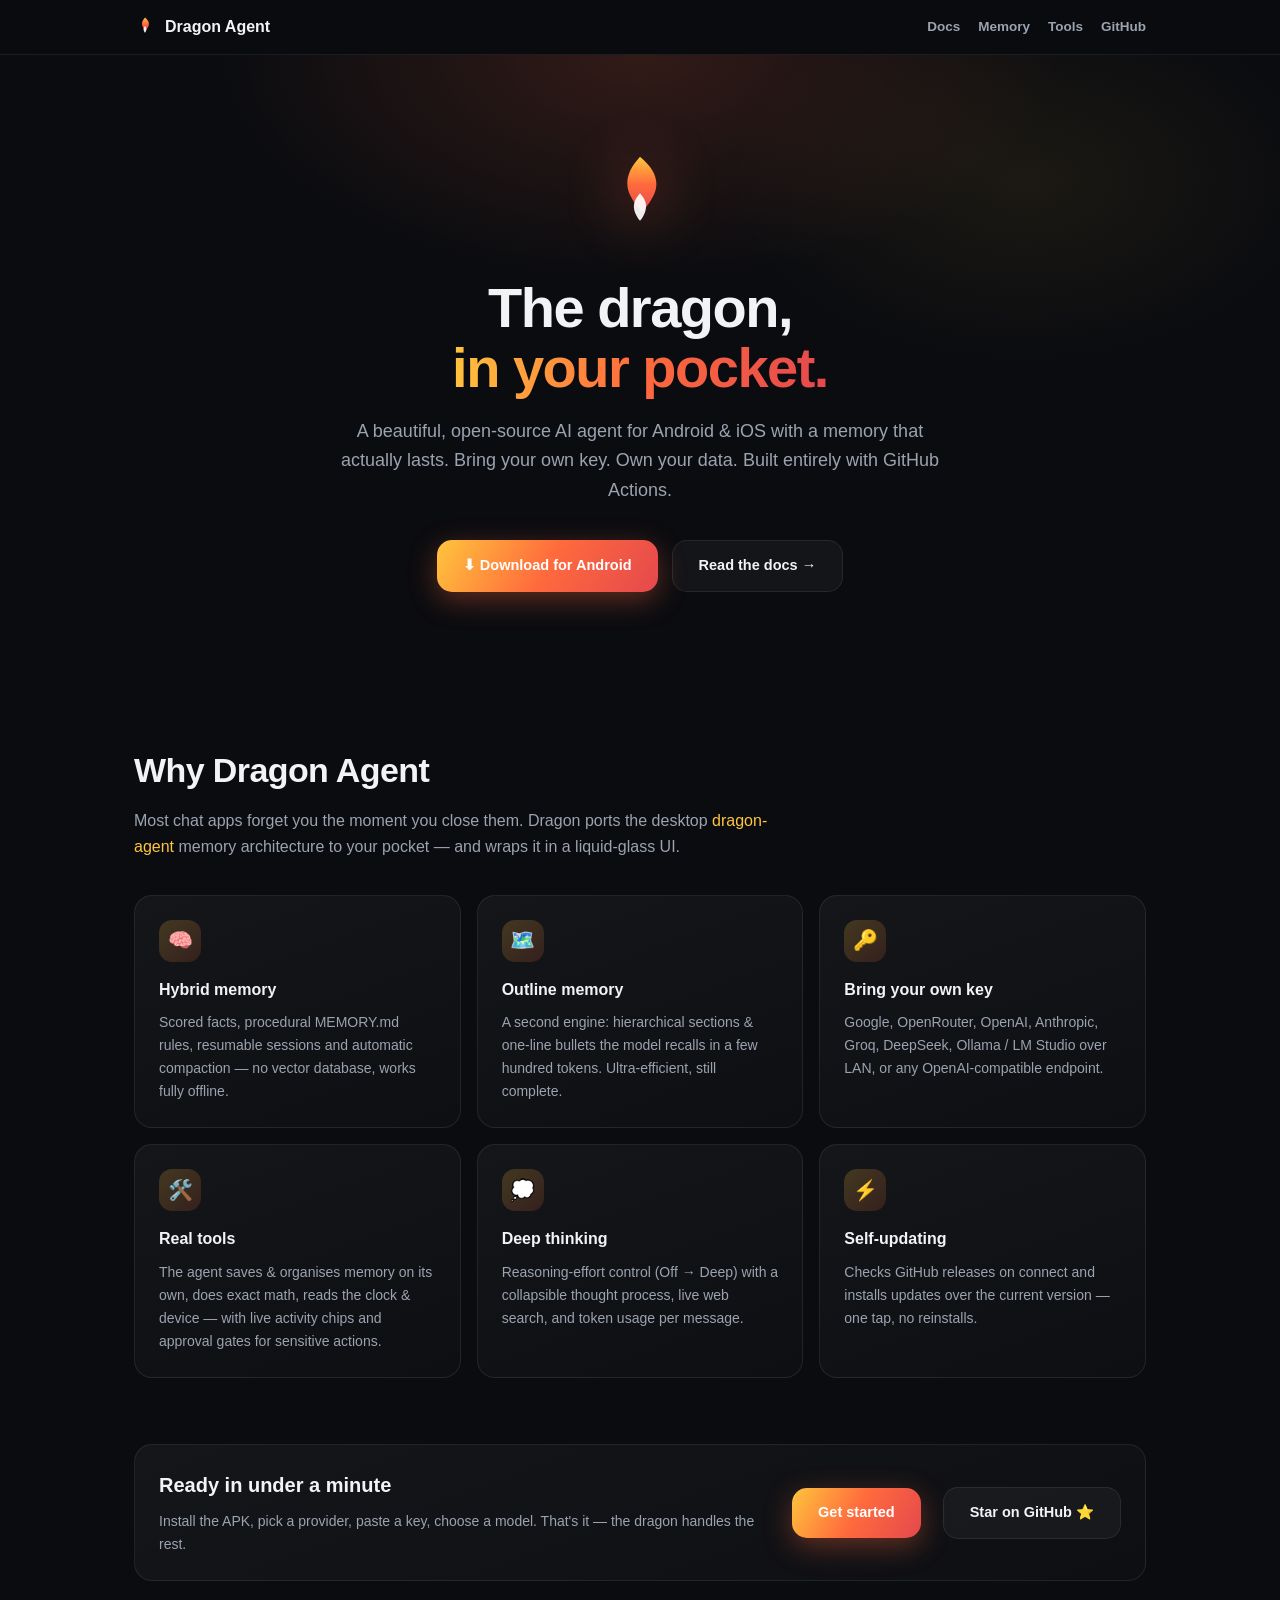
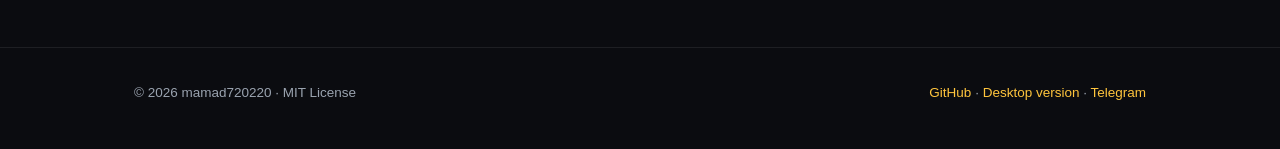
==== docs/index.html @ 4647bc10 "v1.2.0: light mode, deep thinking + web search + token usage, outline memory engine, tool approval g" ====
<!DOCTYPE html>
<html lang="en">
<head>
<meta charset="UTF-8">
<meta name="viewport" content="width=device-width, initial-scale=1.0">
<title>Dragon Agent Mobile — an AI that actually remembers you</title>
<meta name="description" content="Beautiful cross-platform AI agent for Android & iOS with a hybrid memory system. Bring your own key. Own your data.">
<link rel="stylesheet" href="style.css">
<link rel="icon" href="data:image/svg+xml,<svg xmlns='http://www.w3.org/2000/svg' viewBox='0 0 100 100'><text y='.9em' font-size='90'>🔥</text></svg>">
</head>
<body>

<nav>
  <div class="inner">
    <a class="brand" href="index.html">
      <svg viewBox="0 0 24 24" fill="none"><defs><linearGradient id="g" x1="0" y1="0" x2="0" y2="1"><stop stop-color="#FFC53D"/><stop offset=".5" stop-color="#FF6A3D"/><stop offset="1" stop-color="#E5484D"/></linearGradient></defs><path d="M12 1.5c4.3 3.6 5.2 6.9 3.4 10.4-.8 1.7-2 3-2.9 4-.9-1-2.1-2.3-2.9-4C7.8 8.4 8.7 5.1 12 1.5Z" fill="url(#g)"/><path d="M12 11c1.7 1.9 2.1 3.6.9 5.9-.3.6-.6 1-.9 1.3-.3-.3-.6-.7-.9-1.3-1.2-2.3-.8-4 .9-5.9Z" fill="#fff" opacity=".92"/></svg>
      Dragon Agent
    </a>
    <div class="links">
      <a href="getting-started.html">Docs</a>
      <a href="memory.html">Memory</a>
      <a href="tools.html">Tools</a>
      <a href="https://github.com/mamad7202202/dragon-agent-mobile">GitHub</a>
    </div>
  </div>
</nav>

<header class="hero">
  <div class="wrap">
    <svg class="flame" viewBox="0 0 24 24" fill="none"><defs><linearGradient id="g2" x1="0" y1="0" x2="0" y2="1"><stop stop-color="#FFC53D"/><stop offset=".5" stop-color="#FF6A3D"/><stop offset="1" stop-color="#E5484D"/></linearGradient></defs><path d="M12 1.5c4.3 3.6 5.2 6.9 3.4 10.4-.8 1.7-2 3-2.9 4-.9-1-2.1-2.3-2.9-4C7.8 8.4 8.7 5.1 12 1.5Z" fill="url(#g2)"/><path d="M12 11c1.7 1.9 2.1 3.6.9 5.9-.3.6-.6 1-.9 1.3-.3-.3-.6-.7-.9-1.3-1.2-2.3-.8-4 .9-5.9Z" fill="#fff" opacity=".92"/></svg>
    <h1>The dragon,<br><span class="grad">in your pocket.</span></h1>
    <p class="sub">A beautiful, open-source AI agent for Android &amp; iOS with a
    memory that actually lasts. Bring your own key. Own your data.
    Built entirely with GitHub Actions.</p>
    <div class="cta">
      <a class="btn primary" href="https://github.com/mamad7202202/dragon-agent-mobile/releases/latest">⬇ Download for Android</a>
      <a class="btn ghost" href="getting-started.html">Read the docs →</a>
    </div>
  </div>
</header>

<section class="block">
  <div class="wrap">
    <h2>Why Dragon Agent</h2>
    <p class="lead">Most chat apps forget you the moment you close them. Dragon
    ports the desktop <a href="https://github.com/mamad7202202/dragon-agent">dragon-agent</a>
    memory architecture to your pocket — and wraps it in a liquid-glass UI.</p>

    <div class="grid cols-3">
      <div class="card">
        <div class="icon">🧠</div>
        <h3>Hybrid memory</h3>
        <p>Scored facts, procedural MEMORY.md rules, resumable sessions and
        automatic compaction — no vector database, works fully offline.</p>
      </div>
      <div class="card">
        <div class="icon">🗺️</div>
        <h3>Outline memory</h3>
        <p>A second engine: hierarchical sections &amp; one-line bullets the
        model recalls in a few hundred tokens. Ultra-efficient, still complete.</p>
      </div>
      <div class="card">
        <div class="icon">🔑</div>
        <h3>Bring your own key</h3>
        <p>Google, OpenRouter, OpenAI, Anthropic, Groq, DeepSeek, Ollama /
        LM Studio over LAN, or any OpenAI-compatible endpoint.</p>
      </div>
      <div class="card">
        <div class="icon">🛠️</div>
        <h3>Real tools</h3>
        <p>The agent saves &amp; organises memory on its own, does exact math,
        reads the clock &amp; device — with live activity chips and approval
        gates for sensitive actions.</p>
      </div>
      <div class="card">
        <div class="icon">💭</div>
        <h3>Deep thinking</h3>
        <p>Reasoning-effort control (Off → Deep) with a collapsible thought
        process, live web search, and token usage per message.</p>
      </div>
      <div class="card">
        <div class="icon">⚡</div>
        <h3>Self-updating</h3>
        <p>Checks GitHub releases on connect and installs updates over the
        current version — one tap, no reinstalls.</p>
      </div>
    </div>
  </div>
</section>

<section class="block" style="padding-top: 0;">
  <div class="wrap">
    <div class="card" style="display:flex; gap:22px; align-items:center; flex-wrap:wrap;">
      <div style="flex:1; min-width:260px;">
        <h3 style="font-size:20px;">Ready in under a minute</h3>
        <p style="margin-top:6px;">Install the APK, pick a provider, paste a key,
        choose a model. That's it — the dragon handles the rest.</p>
      </div>
      <a class="btn primary" href="getting-started.html">Get started</a>
      <a class="btn ghost" href="https://github.com/mamad7202202/dragon-agent-mobile">Star on GitHub ⭐</a>
    </div>
  </div>
</section>

<footer>
  <div class="wrap inner">
    <span>© 2026 mamad720220 · MIT License</span>
    <span><a href="https://github.com/mamad7202202/dragon-agent-mobile">GitHub</a> · <a href="https://github.com/mamad7202202/dragon-agent">Desktop version</a> · <a href="https://t.me/mamad720220">Telegram</a></span>
  </div>
</footer>

</body>
</html>
---- docs/style.css ----
:root {
  --bg: #0b0c10;
  --surface: #14161c;
  --card: #1a1d26;
  --stroke: rgba(255, 255, 255, 0.08);
  --ember: #ff6a3d;
  --ember-deep: #e5484d;
  --gold: #ffc53d;
  --text: #f2f3f5;
  --dim: #9aa3af;
  --radius: 18px;
}

* { margin: 0; padding: 0; box-sizing: border-box; }

html { scroll-behavior: smooth; }

body {
  background: var(--bg);
  color: var(--text);
  font-family: "Inter", -apple-system, "Segoe UI", Roboto, sans-serif;
  line-height: 1.65;
  min-height: 100vh;
}

a { color: var(--gold); text-decoration: none; }
a:hover { text-decoration: underline; }

.wrap { max-width: 1060px; margin: 0 auto; padding: 0 24px; }

/* ---------- nav ---------- */
nav {
  position: sticky; top: 0; z-index: 50;
  backdrop-filter: blur(18px);
  -webkit-backdrop-filter: blur(18px);
  background: rgba(11, 12, 16, 0.72);
  border-bottom: 1px solid var(--stroke);
}
nav .inner {
  display: flex; align-items: center; gap: 22px;
  padding: 14px 24px; max-width: 1060px; margin: 0 auto;
}
nav .brand {
  display: flex; align-items: center; gap: 9px;
  font-weight: 800; font-size: 16px; color: var(--text);
}
nav .brand:hover { text-decoration: none; }
nav .brand svg { width: 22px; height: 22px; }
nav .links { display: flex; gap: 18px; margin-left: auto; flex-wrap: wrap; }
nav .links a {
  color: var(--dim); font-size: 13.5px; font-weight: 600;
}
nav .links a:hover, nav .links a.active { color: var(--text); text-decoration: none; }

/* ---------- hero ---------- */
.hero {
  position: relative; overflow: hidden;
  padding: 96px 0 84px;
  text-align: center;
}
.hero::before {
  content: ""; position: absolute; inset: 0;
  background:
    radial-gradient(600px 320px at 50% 0%, rgba(255, 106, 61, 0.16), transparent 70%),
    radial-gradient(420px 260px at 80% 20%, rgba(255, 197, 61, 0.07), transparent 70%);
  pointer-events: none;
}
.hero .flame { width: 92px; height: 92px; margin-bottom: 26px; filter: drop-shadow(0 6px 30px rgba(255, 106, 61, 0.45)); }
.hero h1 {
  font-size: clamp(34px, 6vw, 56px);
  font-weight: 900; letter-spacing: -1.5px; line-height: 1.08;
}
.hero h1 .grad {
  background: linear-gradient(100deg, var(--gold), var(--ember), var(--ember-deep));
  -webkit-background-clip: text; background-clip: text; color: transparent;
}
.hero p.sub {
  max-width: 620px; margin: 18px auto 0;
  color: var(--dim); font-size: clamp(15px, 2vw, 18px);
}
.hero .cta { margin-top: 34px; display: flex; gap: 14px; justify-content: center; flex-wrap: wrap; }

.btn {
  display: inline-flex; align-items: center; gap: 9px;
  padding: 13px 26px; border-radius: 15px;
  font-weight: 700; font-size: 14.5px;
  transition: transform 0.15s ease, box-shadow 0.15s ease;
}
.btn:hover { text-decoration: none; transform: translateY(-2px); }
.btn.primary {
  background: linear-gradient(120deg, var(--gold), var(--ember), var(--ember-deep));
  color: #fff;
  box-shadow: 0 8px 28px rgba(255, 106, 61, 0.35);
}
.btn.ghost {
  border: 1px solid var(--stroke); color: var(--text);
  background: rgba(255, 255, 255, 0.04);
}

/* ---------- sections ---------- */
section.block { padding: 66px 0; }
section.block h2 {
  font-size: clamp(24px, 3.6vw, 34px);
  font-weight: 800; letter-spacing: -0.6px; margin-bottom: 10px;
}
section.block p.lead { color: var(--dim); max-width: 640px; margin-bottom: 34px; }

.grid { display: grid; gap: 16px; }
.grid.cols-2 { grid-template-columns: repeat(auto-fit, minmax(300px, 1fr)); }
.grid.cols-3 { grid-template-columns: repeat(auto-fit, minmax(250px, 1fr)); }

.card {
  background: linear-gradient(160deg, rgba(255,255,255,0.045), rgba(255,255,255,0.015));
  border: 1px solid var(--stroke);
  border-radius: var(--radius);
  padding: 24px;
  transition: transform 0.18s ease, border-color 0.18s ease;
}
.card:hover { transform: translateY(-3px); border-color: rgba(255, 106, 61, 0.35); }
.card .icon {
  width: 42px; height: 42px; border-radius: 13px;
  display: flex; align-items: center; justify-content: center;
  background: linear-gradient(135deg, rgba(255,197,61,0.2), rgba(255,106,61,0.14));
  font-size: 20px; margin-bottom: 15px;
}
.card h3 { font-size: 16px; margin-bottom: 8px; }
.card p { color: var(--dim); font-size: 14px; }

/* ---------- docs layout ---------- */
.docs-layout {
  display: grid; grid-template-columns: 220px 1fr; gap: 40px;
  padding: 46px 0 90px;
}
.docs-nav { position: sticky; top: 84px; align-self: start; display: flex; flex-direction: column; gap: 3px; }
.docs-nav a {
  color: var(--dim); font-size: 13.5px; font-weight: 600;
  padding: 8px 13px; border-radius: 10px;
}
.docs-nav a:hover { color: var(--text); background: rgba(255,255,255,0.05); text-decoration: none; }
.docs-nav a.active {
  color: var(--ember);
  background: rgba(255, 106, 61, 0.1);
}
.docs-body { min-width: 0; }
.docs-body h1 { font-size: clamp(26px, 4vw, 38px); font-weight: 800; letter-spacing: -0.8px; margin-bottom: 8px; }
.docs-body .crumb { color: var(--ember); font-weight: 700; font-size: 12.5px; letter-spacing: 1.4px; text-transform: uppercase; }
.docs-body h2 { font-size: 21px; font-weight: 750; margin: 38px 0 12px; }
.docs-body h3 { font-size: 16.5px; font-weight: 700; margin: 26px 0 8px; }
.docs-body p { color: #c9ced6; margin: 10px 0; font-size: 14.8px; }
.docs-body ul, .docs-body ol { margin: 12px 0 12px 22px; color: #c9ced6; font-size: 14.8px; }
.docs-body li { margin: 6px 0; }
.docs-body strong { color: var(--text); }

pre {
  background: #0e1015;
  border: 1px solid var(--stroke);
  border-radius: 13px;
  padding: 16px 18px;
  overflow-x: auto;
  margin: 14px 0;
  font-size: 13px; line-height: 1.6;
}
code {
  font-family: "JetBrains Mono", ui-monospace, "Cascadia Code", Consolas, monospace;
}
p code, li code, td code {
  background: rgba(255, 255, 255, 0.07);
  padding: 2px 7px; border-radius: 6px; font-size: 12.5px;
  color: var(--gold);
}

table { width: 100%; border-collapse: collapse; margin: 16px 0; font-size: 14px; }
th, td { text-align: left; padding: 10px 14px; border-bottom: 1px solid var(--stroke); }
th { color: var(--dim); font-size: 12px; letter-spacing: 1px; text-transform: uppercase; }
td { color: #c9ced6; }

.note {
  background: rgba(255, 197, 61, 0.07);
  border: 1px solid rgba(255, 197, 61, 0.25);
  border-radius: 13px; padding: 15px 18px; margin: 16px 0;
  font-size: 14px; color: #d8c9a5;
}
.note b { color: var(--gold); }

.pager { display: flex; justify-content: space-between; margin-top: 60px; gap: 12px; }
.pager a {
  border: 1px solid var(--stroke); border-radius: 14px;
  padding: 14px 20px; color: var(--text); font-weight: 700; font-size: 14px;
}
.pager a:hover { border-color: rgba(255,106,61,0.4); text-decoration: none; }
.pager .next { margin-left: auto; text-align: right; }
.pager .small { display: block; color: var(--dim); font-size: 11.5px; font-weight: 600; letter-spacing: 0.6px; text-transform: uppercase; margin-bottom: 3px; }

/* ---------- footer ---------- */
footer {
  border-top: 1px solid var(--stroke);
  padding: 34px 0 44px;
  color: var(--dim); font-size: 13.5px;
}
footer .inner { display: flex; justify-content: space-between; gap: 14px; flex-wrap: wrap; }

@media (max-width: 780px) {
  .docs-layout { grid-template-columns: 1fr; }
  .docs-nav { position: static; flex-direction: row; flex-wrap: wrap; }
  nav .links { display: none; }
}
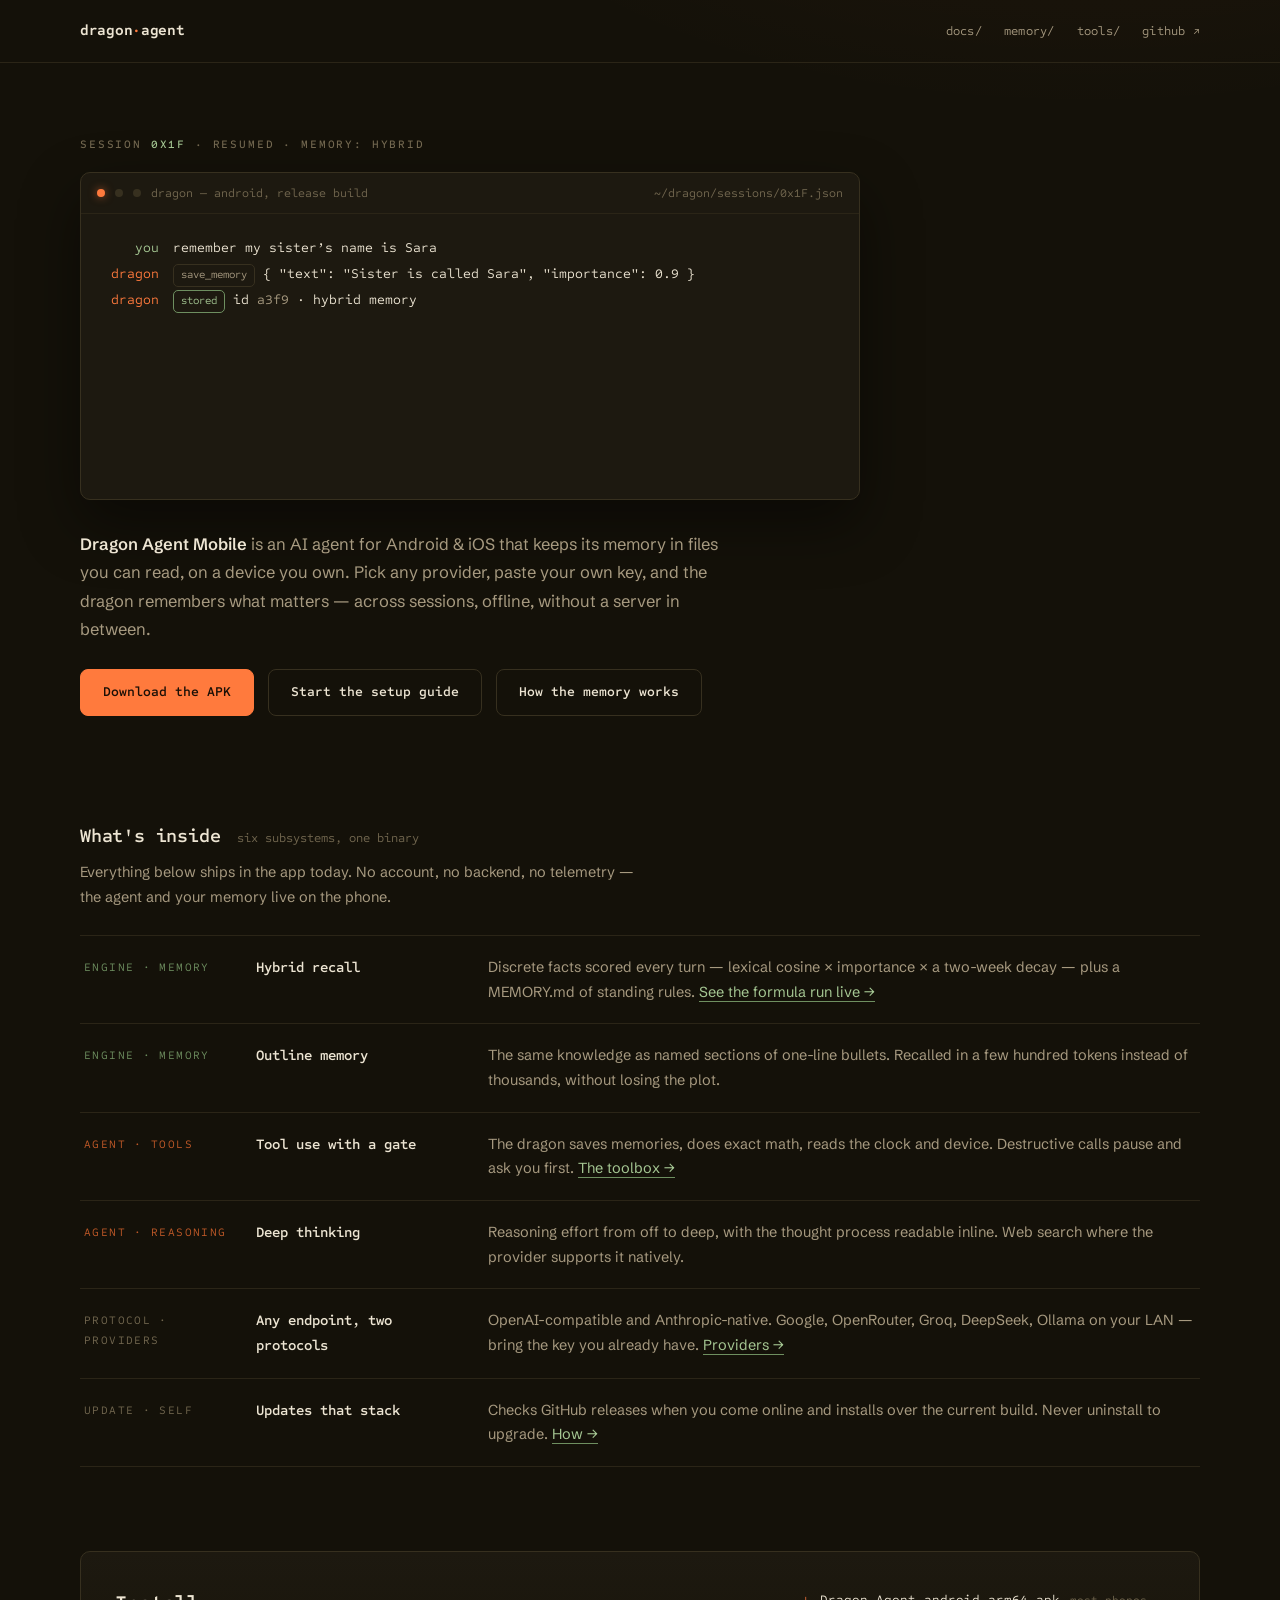
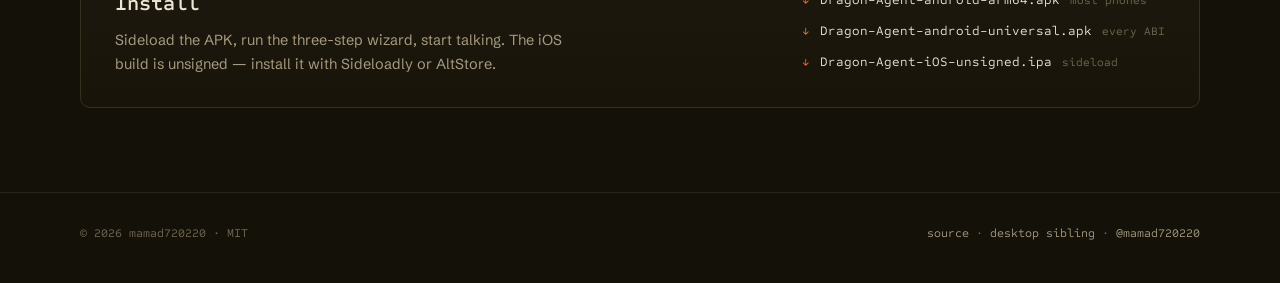
==== commit c31040a6: "Redesign docs: warm ash palette with semantic duotone, mono display type, live session-transcript he" ====
--- a/docs/index.html
+++ b/docs/index.html
@@ -3,111 +3,119 @@
 <head>
 <meta charset="UTF-8">
 <meta name="viewport" content="width=device-width, initial-scale=1.0">
-<title>Dragon Agent Mobile — an AI that actually remembers you</title>
-<meta name="description" content="Beautiful cross-platform AI agent for Android & iOS with a hybrid memory system. Bring your own key. Own your data.">
+<title>Dragon Agent Mobile — an agent that keeps its memory in files you can read</title>
+<meta name="description" content="AI agent for Android & iOS with hybrid and outline memory. Bring your own key. Everything stays on your device.">
+<link rel="preconnect" href="https://fonts.googleapis.com">
+<link rel="preconnect" href="https://fonts.gstatic.com" crossorigin>
+<link href="https://fonts.googleapis.com/css2?family=Sometype+Mono:ital,wght@0,400..700;1,400..700&family=Schibsted+Grotesk:wght@400;500;600;700&display=swap" rel="stylesheet">
 <link rel="stylesheet" href="style.css">
-<link rel="icon" href="data:image/svg+xml,<svg xmlns='http://www.w3.org/2000/svg' viewBox='0 0 100 100'><text y='.9em' font-size='90'>🔥</text></svg>">
 </head>
 <body>
 
-<nav>
-  <div class="inner">
-    <a class="brand" href="index.html">
-      <svg viewBox="0 0 24 24" fill="none"><defs><linearGradient id="g" x1="0" y1="0" x2="0" y2="1"><stop stop-color="#FFC53D"/><stop offset=".5" stop-color="#FF6A3D"/><stop offset="1" stop-color="#E5484D"/></linearGradient></defs><path d="M12 1.5c4.3 3.6 5.2 6.9 3.4 10.4-.8 1.7-2 3-2.9 4-.9-1-2.1-2.3-2.9-4C7.8 8.4 8.7 5.1 12 1.5Z" fill="url(#g)"/><path d="M12 11c1.7 1.9 2.1 3.6.9 5.9-.3.6-.6 1-.9 1.3-.3-.3-.6-.7-.9-1.3-1.2-2.3-.8-4 .9-5.9Z" fill="#fff" opacity=".92"/></svg>
-      Dragon Agent
-    </a>
-    <div class="links">
-      <a href="getting-started.html">Docs</a>
-      <a href="memory.html">Memory</a>
-      <a href="tools.html">Tools</a>
-      <a href="https://github.com/mamad7202202/dragon-agent-mobile">GitHub</a>
+<nav class="topbar">
+  <div class="wrap topbar-inner">
+    <a class="wordmark" href="index.html">dragon<em>·</em>agent</a>
+    <div class="topbar-links">
+      <a href="getting-started.html">docs/</a>
+      <a href="memory.html">memory/</a>
+      <a href="tools.html">tools/</a>
+      <a href="https://github.com/mamad7202202/dragon-agent-mobile">github ↗</a>
     </div>
   </div>
 </nav>
 
-<header class="hero">
-  <div class="wrap">
-    <svg class="flame" viewBox="0 0 24 24" fill="none"><defs><linearGradient id="g2" x1="0" y1="0" x2="0" y2="1"><stop stop-color="#FFC53D"/><stop offset=".5" stop-color="#FF6A3D"/><stop offset="1" stop-color="#E5484D"/></linearGradient></defs><path d="M12 1.5c4.3 3.6 5.2 6.9 3.4 10.4-.8 1.7-2 3-2.9 4-.9-1-2.1-2.3-2.9-4C7.8 8.4 8.7 5.1 12 1.5Z" fill="url(#g2)"/><path d="M12 11c1.7 1.9 2.1 3.6.9 5.9-.3.6-.6 1-.9 1.3-.3-.3-.6-.7-.9-1.3-1.2-2.3-.8-4 .9-5.9Z" fill="#fff" opacity=".92"/></svg>
-    <h1>The dragon,<br><span class="grad">in your pocket.</span></h1>
-    <p class="sub">A beautiful, open-source AI agent for Android &amp; iOS with a
-    memory that actually lasts. Bring your own key. Own your data.
-    Built entirely with GitHub Actions.</p>
-    <div class="cta">
-      <a class="btn primary" href="https://github.com/mamad7202202/dragon-agent-mobile/releases/latest">⬇ Download for Android</a>
-      <a class="btn ghost" href="getting-started.html">Read the docs →</a>
+<header class="hero wrap">
+  <p class="hero-kicker">session <b>0x1F</b> · resumed · memory: hybrid</p>
+
+  <div class="term">
+    <div class="term-bar">
+      <span class="dot live"></span><span class="dot"></span><span class="dot"></span>
+      dragon — android, release build
+      <span class="path">~/dragon/sessions/0x1F.json</span>
     </div>
+    <div class="term-body" aria-live="polite"></div>
+  </div>
+
+  <p class="hero-sub"><strong>Dragon Agent Mobile</strong> is an AI agent for
+  Android &amp; iOS that keeps its memory in files you can read, on a device
+  you own. Pick any provider, paste your own key, and the dragon remembers
+  what matters — across sessions, offline, without a server in between.</p>
+
+  <div class="hero-actions">
+    <a class="btn primary" href="https://github.com/mamad7202202/dragon-agent-mobile/releases/latest">Download the APK</a>
+    <a class="btn" href="getting-started.html">Start the setup guide</a>
+    <a class="btn" href="memory.html">How the memory works</a>
   </div>
 </header>
 
-<section class="block">
-  <div class="wrap">
-    <h2>Why Dragon Agent</h2>
-    <p class="lead">Most chat apps forget you the moment you close them. Dragon
-    ports the desktop <a href="https://github.com/mamad7202202/dragon-agent">dragon-agent</a>
-    memory architecture to your pocket — and wraps it in a liquid-glass UI.</p>
+<section class="ledger wrap">
+  <div class="ledger-head">
+    <h2>What's inside</h2>
+    <span class="n">six subsystems, one binary</span>
+  </div>
+  <p class="ledger-intro">Everything below ships in the app today. No account,
+  no backend, no telemetry — the agent and your memory live on the phone.</p>
 
-    <div class="grid cols-3">
-      <div class="card">
-        <div class="icon">🧠</div>
-        <h3>Hybrid memory</h3>
-        <p>Scored facts, procedural MEMORY.md rules, resumable sessions and
-        automatic compaction — no vector database, works fully offline.</p>
-      </div>
-      <div class="card">
-        <div class="icon">🗺️</div>
-        <h3>Outline memory</h3>
-        <p>A second engine: hierarchical sections &amp; one-line bullets the
-        model recalls in a few hundred tokens. Ultra-efficient, still complete.</p>
-      </div>
-      <div class="card">
-        <div class="icon">🔑</div>
-        <h3>Bring your own key</h3>
-        <p>Google, OpenRouter, OpenAI, Anthropic, Groq, DeepSeek, Ollama /
-        LM Studio over LAN, or any OpenAI-compatible endpoint.</p>
-      </div>
-      <div class="card">
-        <div class="icon">🛠️</div>
-        <h3>Real tools</h3>
-        <p>The agent saves &amp; organises memory on its own, does exact math,
-        reads the clock &amp; device — with live activity chips and approval
-        gates for sensitive actions.</p>
-      </div>
-      <div class="card">
-        <div class="icon">💭</div>
-        <h3>Deep thinking</h3>
-        <p>Reasoning-effort control (Off → Deep) with a collapsible thought
-        process, live web search, and token usage per message.</p>
-      </div>
-      <div class="card">
-        <div class="icon">⚡</div>
-        <h3>Self-updating</h3>
-        <p>Checks GitHub releases on connect and installs updates over the
-        current version — one tap, no reinstalls.</p>
-      </div>
-    </div>
+  <div class="row">
+    <span class="sys sage">engine · memory</span>
+    <h3>Hybrid recall</h3>
+    <p>Discrete facts scored every turn — lexical cosine × importance × a
+    two-week decay — plus a MEMORY.md of standing rules. <a href="memory.html">See the formula run live →</a></p>
+  </div>
+  <div class="row">
+    <span class="sys sage">engine · memory</span>
+    <h3>Outline memory</h3>
+    <p>The same knowledge as named sections of one-line bullets. Recalled in a
+    few hundred tokens instead of thousands, without losing the plot.</p>
+  </div>
+  <div class="row">
+    <span class="sys ember">agent · tools</span>
+    <h3>Tool use with a gate</h3>
+    <p>The dragon saves memories, does exact math, reads the clock and device.
+    Destructive calls pause and ask you first. <a href="tools.html">The toolbox →</a></p>
+  </div>
+  <div class="row">
+    <span class="sys ember">agent · reasoning</span>
+    <h3>Deep thinking</h3>
+    <p>Reasoning effort from off to deep, with the thought process readable
+    inline. Web search where the provider supports it natively.</p>
+  </div>
+  <div class="row">
+    <span class="sys">protocol · providers</span>
+    <h3>Any endpoint, two protocols</h3>
+    <p>OpenAI-compatible and Anthropic-native. Google, OpenRouter, Groq,
+    DeepSeek, Ollama on your LAN — bring the key you already have. <a href="providers.html">Providers →</a></p>
+  </div>
+  <div class="row">
+    <span class="sys">update · self</span>
+    <h3>Updates that stack</h3>
+    <p>Checks GitHub releases when you come online and installs over the
+    current build. Never uninstall to upgrade. <a href="updates.html">How →</a></p>
   </div>
 </section>
 
-<section class="block" style="padding-top: 0;">
-  <div class="wrap">
-    <div class="card" style="display:flex; gap:22px; align-items:center; flex-wrap:wrap;">
-      <div style="flex:1; min-width:260px;">
-        <h3 style="font-size:20px;">Ready in under a minute</h3>
-        <p style="margin-top:6px;">Install the APK, pick a provider, paste a key,
-        choose a model. That's it — the dragon handles the rest.</p>
-      </div>
-      <a class="btn primary" href="getting-started.html">Get started</a>
-      <a class="btn ghost" href="https://github.com/mamad7202202/dragon-agent-mobile">Star on GitHub ⭐</a>
+<section class="band wrap">
+  <div class="band-inner">
+    <div>
+      <h2>Install</h2>
+      <p>Sideload the APK, run the three-step wizard, start talking. The iOS
+      build is unsigned — install it with Sideloadly or AltStore.</p>
+    </div>
+    <div class="files">
+      <a href="https://github.com/mamad7202202/dragon-agent-mobile/releases/latest">Dragon-Agent-android-arm64.apk <span class="meta">most phones</span></a>
+      <a href="https://github.com/mamad7202202/dragon-agent-mobile/releases/latest">Dragon-Agent-android-universal.apk <span class="meta">every ABI</span></a>
+      <a href="https://github.com/mamad7202202/dragon-agent-mobile/releases/latest">Dragon-Agent-iOS-unsigned.ipa <span class="meta">sideload</span></a>
     </div>
   </div>
 </section>
 
 <footer>
-  <div class="wrap inner">
-    <span>© 2026 mamad720220 · MIT License</span>
-    <span><a href="https://github.com/mamad7202202/dragon-agent-mobile">GitHub</a> · <a href="https://github.com/mamad7202202/dragon-agent">Desktop version</a> · <a href="https://t.me/mamad720220">Telegram</a></span>
+  <div class="wrap footer-inner">
+    <span>© 2026 mamad720220 · MIT</span>
+    <span><a href="https://github.com/mamad7202202/dragon-agent-mobile">source</a> · <a href="https://github.com/mamad7202202/dragon-agent">desktop sibling</a> · <a href="https://t.me/mamad720220">@mamad720220</a></span>
   </div>
 </footer>
 
+<script src="app.js"></script>
 </body>
 </html>
--- a/docs/style.css
+++ b/docs/style.css
@@ -1,14 +1,26 @@
+/* Dragon Agent Mobile — docs
+   Palette: warm ember-ash, duotone semantics
+   ember  = the agent, live actions
+   sage   = your memory, your data
+   Type:  Sometype Mono (display/code), Schibsted Grotesk (body) */
+
 :root {
-  --bg: #0b0c10;
-  --surface: #14161c;
-  --card: #1a1d26;
-  --stroke: rgba(255, 255, 255, 0.08);
-  --ember: #ff6a3d;
-  --ember-deep: #e5484d;
-  --gold: #ffc53d;
-  --text: #f2f3f5;
-  --dim: #9aa3af;
-  --radius: 18px;
+  --ash-950: #141109;
+  --ash-900: #181409;
+  --ash-850: #1D1910;
+  --ash-800: #241F14;
+  --line:    #37301F;
+  --line-soft: #2B2517;
+  --bone:    #EDE5D3;
+  --dim:     #A79A80;
+  --faint:   #736850;
+  --ember:   #FF7A3D;
+  --ember-dim: #C25A28;
+  --sage:    #A5C793;
+  --sage-dim:#6E8F60;
+  --gold:    #E5B84E;
+  --mono: "Sometype Mono", ui-monospace, "Cascadia Mono", Menlo, monospace;
+  --sans: "Schibsted Grotesk", "Segoe UI", Roboto, sans-serif;
 }
 
 * { margin: 0; padding: 0; box-sizing: border-box; }
@@ -16,191 +28,451 @@
 html { scroll-behavior: smooth; }
 
 body {
-  background: var(--bg);
-  color: var(--text);
-  font-family: "Inter", -apple-system, "Segoe UI", Roboto, sans-serif;
-  line-height: 1.65;
-  min-height: 100vh;
-}
-
-a { color: var(--gold); text-decoration: none; }
-a:hover { text-decoration: underline; }
-
-.wrap { max-width: 1060px; margin: 0 auto; padding: 0 24px; }
-
-/* ---------- nav ---------- */
-nav {
-  position: sticky; top: 0; z-index: 50;
-  backdrop-filter: blur(18px);
-  -webkit-backdrop-filter: blur(18px);
-  background: rgba(11, 12, 16, 0.72);
-  border-bottom: 1px solid var(--stroke);
-}
-nav .inner {
-  display: flex; align-items: center; gap: 22px;
-  padding: 14px 24px; max-width: 1060px; margin: 0 auto;
-}
-nav .brand {
-  display: flex; align-items: center; gap: 9px;
-  font-weight: 800; font-size: 16px; color: var(--text);
-}
-nav .brand:hover { text-decoration: none; }
-nav .brand svg { width: 22px; height: 22px; }
-nav .links { display: flex; gap: 18px; margin-left: auto; flex-wrap: wrap; }
-nav .links a {
-  color: var(--dim); font-size: 13.5px; font-weight: 600;
-}
-nav .links a:hover, nav .links a.active { color: var(--text); text-decoration: none; }
-
-/* ---------- hero ---------- */
-.hero {
-  position: relative; overflow: hidden;
-  padding: 96px 0 84px;
-  text-align: center;
-}
-.hero::before {
-  content: ""; position: absolute; inset: 0;
   background:
-    radial-gradient(600px 320px at 50% 0%, rgba(255, 106, 61, 0.16), transparent 70%),
-    radial-gradient(420px 260px at 80% 20%, rgba(255, 197, 61, 0.07), transparent 70%);
-  pointer-events: none;
-}
-.hero .flame { width: 92px; height: 92px; margin-bottom: 26px; filter: drop-shadow(0 6px 30px rgba(255, 106, 61, 0.45)); }
-.hero h1 {
-  font-size: clamp(34px, 6vw, 56px);
-  font-weight: 900; letter-spacing: -1.5px; line-height: 1.08;
-}
-.hero h1 .grad {
-  background: linear-gradient(100deg, var(--gold), var(--ember), var(--ember-deep));
-  -webkit-background-clip: text; background-clip: text; color: transparent;
-}
-.hero p.sub {
-  max-width: 620px; margin: 18px auto 0;
-  color: var(--dim); font-size: clamp(15px, 2vw, 18px);
-}
-.hero .cta { margin-top: 34px; display: flex; gap: 14px; justify-content: center; flex-wrap: wrap; }
+    radial-gradient(1100px 500px at 85% -10%, rgba(255, 122, 61, 0.05), transparent 60%),
+    var(--ash-950);
+  color: var(--bone);
+  font-family: var(--sans);
+  font-size: 15.5px;
+  line-height: 1.7;
+}
+
+a { color: var(--bone); text-decoration: none; }
+a:hover { color: var(--ember); }
+
+:focus-visible {
+  outline: 2px solid var(--ember);
+  outline-offset: 3px;
+  border-radius: 2px;
+}
+
+::selection { background: rgba(255, 122, 61, 0.28); }
+
+.wrap { max-width: 1120px; margin: 0 auto; padding: 0 28px; }
+
+/* ---------------- top bar ---------------- */
+
+.topbar { border-bottom: 1px solid var(--line-soft); }
+.topbar-inner {
+  display: flex; align-items: baseline; gap: 26px;
+  padding: 18px 0;
+}
+.wordmark {
+  font-family: var(--mono);
+  font-weight: 700; font-size: 15px; letter-spacing: -0.02em;
+  color: var(--bone);
+}
+.wordmark em { font-style: normal; color: var(--ember); }
+.topbar-links { margin-left: auto; display: flex; gap: 22px; flex-wrap: wrap; }
+.topbar-links a {
+  font-family: var(--mono); font-size: 12.5px; color: var(--dim);
+  letter-spacing: 0.02em;
+}
+.topbar-links a:hover { color: var(--bone); }
+
+/* ---------------- hero transcript ---------------- */
+
+.hero { padding: 72px 0 30px; }
+.hero-kicker {
+  font-family: var(--mono); font-size: 11.5px; font-weight: 500;
+  letter-spacing: 0.16em; text-transform: uppercase;
+  color: var(--faint);
+  margin-bottom: 18px;
+}
+.hero-kicker b { color: var(--sage); font-weight: 500; }
+
+.term {
+  max-width: 780px;
+  border: 1px solid var(--line);
+  border-radius: 10px;
+  background: var(--ash-850);
+  box-shadow: 0 24px 60px rgba(0, 0, 0, 0.45);
+  overflow: hidden;
+}
+.term-bar {
+  display: flex; align-items: center; gap: 10px;
+  padding: 10px 16px;
+  border-bottom: 1px solid var(--line-soft);
+  font-family: var(--mono); font-size: 12px; color: var(--faint);
+}
+.term-bar .dot { width: 8px; height: 8px; border-radius: 50%; background: var(--line); }
+.term-bar .dot.live { background: var(--ember); box-shadow: 0 0 8px rgba(255,122,61,0.6); }
+.term-bar .path { margin-left: auto; }
+.term-body {
+  padding: 22px 20px 26px;
+  font-family: var(--mono);
+  font-size: 13.5px; line-height: 1.9;
+  min-height: 285px;
+}
+.tl { display: flex; gap: 14px; opacity: 0; }
+.tl.on { opacity: 1; }
+.tl .who {
+  flex: 0 0 58px; text-align: right;
+  color: var(--faint);
+  user-select: none;
+}
+.tl.you .who { color: var(--sage); }
+.tl.dragon .who { color: var(--ember); }
+.tl .txt { flex: 1; min-width: 0; word-break: break-word; }
+.tl .txt .tag {
+  display: inline-block;
+  padding: 0 7px; margin-right: 8px;
+  border: 1px solid var(--line); border-radius: 5px;
+  font-size: 11px; color: var(--dim);
+}
+.tl .txt .tag.ok { color: var(--sage); border-color: var(--sage-dim); }
+.tl .txt .tag.recall { color: var(--ember); border-color: var(--ember-dim); }
+.tl .txt .dim { color: var(--dim); }
+.caret {
+  display: inline-block; width: 8px; height: 15px;
+  background: var(--ember);
+  vertical-align: -2px;
+  animation: blink 1.05s steps(1) infinite;
+}
+@keyframes blink { 50% { opacity: 0; } }
+
+.hero-sub {
+  max-width: 640px;
+  margin-top: 30px;
+  color: var(--dim); font-size: 16.5px;
+}
+.hero-sub strong { color: var(--bone); font-weight: 600; }
+.hero-actions { display: flex; gap: 14px; margin-top: 26px; flex-wrap: wrap; }
 
 .btn {
-  display: inline-flex; align-items: center; gap: 9px;
-  padding: 13px 26px; border-radius: 15px;
-  font-weight: 700; font-size: 14.5px;
-  transition: transform 0.15s ease, box-shadow 0.15s ease;
-}
-.btn:hover { text-decoration: none; transform: translateY(-2px); }
+  display: inline-block; padding: 11px 22px;
+  border-radius: 8px;
+  font-family: var(--mono); font-size: 13.5px; font-weight: 600;
+  border: 1px solid var(--line);
+  color: var(--bone);
+  transition: border-color 0.15s ease, color 0.15s ease;
+}
+.btn:hover { border-color: var(--ember-dim); color: var(--ember); }
 .btn.primary {
-  background: linear-gradient(120deg, var(--gold), var(--ember), var(--ember-deep));
-  color: #fff;
-  box-shadow: 0 8px 28px rgba(255, 106, 61, 0.35);
-}
-.btn.ghost {
-  border: 1px solid var(--stroke); color: var(--text);
-  background: rgba(255, 255, 255, 0.04);
-}
-
-/* ---------- sections ---------- */
-section.block { padding: 66px 0; }
-section.block h2 {
-  font-size: clamp(24px, 3.6vw, 34px);
-  font-weight: 800; letter-spacing: -0.6px; margin-bottom: 10px;
-}
-section.block p.lead { color: var(--dim); max-width: 640px; margin-bottom: 34px; }
-
-.grid { display: grid; gap: 16px; }
-.grid.cols-2 { grid-template-columns: repeat(auto-fit, minmax(300px, 1fr)); }
-.grid.cols-3 { grid-template-columns: repeat(auto-fit, minmax(250px, 1fr)); }
-
-.card {
-  background: linear-gradient(160deg, rgba(255,255,255,0.045), rgba(255,255,255,0.015));
-  border: 1px solid var(--stroke);
-  border-radius: var(--radius);
-  padding: 24px;
-  transition: transform 0.18s ease, border-color 0.18s ease;
-}
-.card:hover { transform: translateY(-3px); border-color: rgba(255, 106, 61, 0.35); }
-.card .icon {
-  width: 42px; height: 42px; border-radius: 13px;
-  display: flex; align-items: center; justify-content: center;
-  background: linear-gradient(135deg, rgba(255,197,61,0.2), rgba(255,106,61,0.14));
-  font-size: 20px; margin-bottom: 15px;
-}
-.card h3 { font-size: 16px; margin-bottom: 8px; }
-.card p { color: var(--dim); font-size: 14px; }
-
-/* ---------- docs layout ---------- */
-.docs-layout {
-  display: grid; grid-template-columns: 220px 1fr; gap: 40px;
-  padding: 46px 0 90px;
-}
-.docs-nav { position: sticky; top: 84px; align-self: start; display: flex; flex-direction: column; gap: 3px; }
-.docs-nav a {
-  color: var(--dim); font-size: 13.5px; font-weight: 600;
-  padding: 8px 13px; border-radius: 10px;
-}
-.docs-nav a:hover { color: var(--text); background: rgba(255,255,255,0.05); text-decoration: none; }
-.docs-nav a.active {
+  background: var(--ember); border-color: var(--ember);
+  color: #1A0F06;
+}
+.btn.primary:hover { background: #FF8B55; color: #1A0F06; }
+
+/* ---------------- systems ledger ---------------- */
+
+.ledger { padding: 74px 0 20px; }
+.ledger-head {
+  display: flex; align-items: baseline; gap: 16px;
+  margin-bottom: 8px;
+}
+.ledger-head h2 {
+  font-family: var(--mono); font-size: 19px; font-weight: 600;
+  letter-spacing: -0.01em;
+}
+.ledger-head .n { color: var(--faint); font-family: var(--mono); font-size: 12.5px; }
+.ledger-intro { color: var(--dim); max-width: 560px; margin-bottom: 26px; font-size: 14.5px; }
+
+.row {
+  display: grid;
+  grid-template-columns: 150px 210px 1fr;
+  gap: 22px;
+  padding: 19px 4px;
+  border-top: 1px solid var(--line-soft);
+}
+.row:last-child { border-bottom: 1px solid var(--line-soft); }
+.row .sys {
+  font-family: var(--mono); font-size: 11.5px;
+  letter-spacing: 0.12em; text-transform: uppercase;
+  color: var(--faint);
+  padding-top: 3px;
+}
+.row .sys.ember { color: var(--ember-dim); }
+.row .sys.sage { color: var(--sage-dim); }
+.row h3 {
+  font-family: var(--mono); font-size: 14.5px; font-weight: 600;
+  color: var(--bone);
+  padding-top: 1px;
+}
+.row p { color: var(--dim); font-size: 14.5px; }
+.row p a { color: var(--sage); border-bottom: 1px solid var(--sage-dim); }
+.row p a:hover { color: var(--bone); }
+
+/* ---------------- download band ---------------- */
+
+.band { padding: 64px 0 84px; }
+.band-inner {
+  border: 1px solid var(--line);
+  border-radius: 10px;
+  background: linear-gradient(180deg, var(--ash-850), var(--ash-900));
+  padding: 34px 34px 30px;
+  display: flex; gap: 30px; align-items: center; flex-wrap: wrap;
+}
+.band h2 {
+  font-family: var(--mono); font-size: 21px; font-weight: 600;
+  margin-bottom: 6px;
+}
+.band p { color: var(--dim); font-size: 14.5px; max-width: 480px; }
+.band .files { margin-left: auto; display: flex; flex-direction: column; gap: 9px; }
+.band .files a {
+  font-family: var(--mono); font-size: 13px;
+  display: inline-flex; gap: 10px; align-items: baseline;
+}
+.band .files a::before { content: "↓"; color: var(--ember); }
+.band .files a:hover { color: var(--ember); }
+.band .files .meta { color: var(--faint); font-size: 11.5px; }
+
+/* ---------------- docs layout ---------------- */
+
+.docs {
+  display: grid;
+  grid-template-columns: 230px minmax(0, 1fr);
+  gap: 56px;
+  padding: 52px 0 90px;
+}
+.rail { position: sticky; top: 30px; align-self: start; }
+.rail-label {
+  font-family: var(--mono); font-size: 11px;
+  letter-spacing: 0.16em; text-transform: uppercase;
+  color: var(--faint);
+  margin-bottom: 12px;
+}
+.rail a {
+  display: flex; gap: 10px; align-items: baseline;
+  font-family: var(--mono); font-size: 13px;
+  color: var(--dim);
+  padding: 7px 10px;
+  border-radius: 7px;
+  border-left: 2px solid transparent;
+}
+.rail a .sid { color: var(--faint); font-size: 11px; }
+.rail a:hover { color: var(--bone); background: var(--ash-800); }
+.rail a.active {
   color: var(--ember);
-  background: rgba(255, 106, 61, 0.1);
-}
-.docs-body { min-width: 0; }
-.docs-body h1 { font-size: clamp(26px, 4vw, 38px); font-weight: 800; letter-spacing: -0.8px; margin-bottom: 8px; }
-.docs-body .crumb { color: var(--ember); font-weight: 700; font-size: 12.5px; letter-spacing: 1.4px; text-transform: uppercase; }
-.docs-body h2 { font-size: 21px; font-weight: 750; margin: 38px 0 12px; }
-.docs-body h3 { font-size: 16.5px; font-weight: 700; margin: 26px 0 8px; }
-.docs-body p { color: #c9ced6; margin: 10px 0; font-size: 14.8px; }
-.docs-body ul, .docs-body ol { margin: 12px 0 12px 22px; color: #c9ced6; font-size: 14.8px; }
-.docs-body li { margin: 6px 0; }
-.docs-body strong { color: var(--text); }
+  border-left-color: var(--ember);
+  background: linear-gradient(90deg, rgba(255, 122, 61, 0.08), transparent);
+}
+.rail a.active .sid { color: var(--ember-dim); }
+
+/* ---------------- article ---------------- */
+
+.crumb {
+  font-family: var(--mono); font-size: 11.5px;
+  letter-spacing: 0.16em; text-transform: uppercase;
+  color: var(--faint); margin-bottom: 14px;
+}
+.crumb b { color: var(--sage); font-weight: 500; }
+article h1 {
+  font-family: var(--mono);
+  font-size: clamp(26px, 3.6vw, 34px);
+  font-weight: 700; letter-spacing: -0.02em; line-height: 1.2;
+  margin-bottom: 14px;
+}
+article .standfirst { color: var(--dim); font-size: 16px; max-width: 620px; }
+article h2 {
+  font-family: var(--mono); font-size: 16.5px; font-weight: 600;
+  margin: 46px 0 14px;
+  padding-top: 26px;
+  border-top: 1px solid var(--line-soft);
+}
+article h2 .mark { color: var(--ember); margin-right: 10px; font-weight: 500; }
+article h2 .mark.sage { color: var(--sage-dim); }
+article h3 {
+  font-family: var(--mono); font-size: 14px; font-weight: 600;
+  color: var(--bone); margin: 26px 0 8px;
+}
+article p { color: #CFC5B2; margin: 10px 0; font-size: 15px; }
+article ul, article ol { margin: 12px 0 14px 4px; list-style: none; }
+article li {
+  color: #CFC5B2; font-size: 15px;
+  padding-left: 22px; position: relative; margin: 7px 0;
+}
+article ul li::before {
+  content: "·"; position: absolute; left: 6px;
+  color: var(--ember); font-weight: 700;
+}
+article ol { counter-reset: step; }
+article ol li::before {
+  counter-increment: step;
+  content: counter(step, decimal-leading-zero);
+  position: absolute; left: 0;
+  font-family: var(--mono); font-size: 12px;
+  color: var(--ember-dim); top: 3px;
+}
+article li strong, article p strong { color: var(--bone); font-weight: 600; }
+article li a, article p a { color: var(--sage); border-bottom: 1px solid var(--sage-dim); }
+article li a:hover, article p a:hover { color: var(--bone); }
 
 pre {
-  background: #0e1015;
-  border: 1px solid var(--stroke);
-  border-radius: 13px;
-  padding: 16px 18px;
+  background: var(--ash-900);
+  border: 1px solid var(--line-soft);
+  border-radius: 8px;
+  padding: 15px 18px;
   overflow-x: auto;
-  margin: 14px 0;
-  font-size: 13px; line-height: 1.6;
-}
+  margin: 16px 0;
+  font-family: var(--mono);
+  font-size: 13px; line-height: 1.75;
+  color: #D8CFBB;
+}
+pre .c { color: var(--faint); }
+pre .e { color: var(--ember); }
+pre .s { color: var(--sage); }
 code {
-  font-family: "JetBrains Mono", ui-monospace, "Cascadia Code", Consolas, monospace;
+  font-family: var(--mono);
+  font-size: 0.88em;
 }
 p code, li code, td code {
-  background: rgba(255, 255, 255, 0.07);
-  padding: 2px 7px; border-radius: 6px; font-size: 12.5px;
+  background: var(--ash-800);
+  border: 1px solid var(--line-soft);
+  padding: 1px 6px; border-radius: 5px;
   color: var(--gold);
 }
 
-table { width: 100%; border-collapse: collapse; margin: 16px 0; font-size: 14px; }
-th, td { text-align: left; padding: 10px 14px; border-bottom: 1px solid var(--stroke); }
-th { color: var(--dim); font-size: 12px; letter-spacing: 1px; text-transform: uppercase; }
-td { color: #c9ced6; }
+table { width: 100%; border-collapse: collapse; margin: 18px 0; font-size: 14px; }
+th {
+  text-align: left; padding: 9px 14px;
+  font-family: var(--mono); font-size: 11px; font-weight: 500;
+  letter-spacing: 0.13em; text-transform: uppercase;
+  color: var(--faint);
+  border-bottom: 1px solid var(--line);
+}
+td {
+  padding: 11px 14px;
+  border-bottom: 1px solid var(--line-soft);
+  color: #CFC5B2; vertical-align: top;
+}
+td:first-child { font-family: var(--mono); font-size: 13px; color: var(--bone); white-space: nowrap; }
+td .shield { color: var(--ember); }
+td .free { color: var(--faint); }
 
 .note {
-  background: rgba(255, 197, 61, 0.07);
-  border: 1px solid rgba(255, 197, 61, 0.25);
-  border-radius: 13px; padding: 15px 18px; margin: 16px 0;
-  font-size: 14px; color: #d8c9a5;
-}
-.note b { color: var(--gold); }
-
-.pager { display: flex; justify-content: space-between; margin-top: 60px; gap: 12px; }
-.pager a {
-  border: 1px solid var(--stroke); border-radius: 14px;
-  padding: 14px 20px; color: var(--text); font-weight: 700; font-size: 14px;
-}
-.pager a:hover { border-color: rgba(255,106,61,0.4); text-decoration: none; }
-.pager .next { margin-left: auto; text-align: right; }
-.pager .small { display: block; color: var(--dim); font-size: 11.5px; font-weight: 600; letter-spacing: 0.6px; text-transform: uppercase; margin-bottom: 3px; }
-
-/* ---------- footer ---------- */
-footer {
-  border-top: 1px solid var(--stroke);
-  padding: 34px 0 44px;
-  color: var(--dim); font-size: 13.5px;
-}
-footer .inner { display: flex; justify-content: space-between; gap: 14px; flex-wrap: wrap; }
-
-@media (max-width: 780px) {
-  .docs-layout { grid-template-columns: 1fr; }
-  .docs-nav { position: static; flex-direction: row; flex-wrap: wrap; }
-  nav .links { display: none; }
-}
+  border-left: 2px solid var(--sage-dim);
+  background: linear-gradient(90deg, rgba(165, 199, 147, 0.06), transparent 70%);
+  border-radius: 0 8px 8px 0;
+  padding: 13px 18px;
+  margin: 18px 0;
+  font-size: 14px; color: #C9C0AC;
+}
+.note b { color: var(--sage); font-weight: 600; }
+.note.warn { border-left-color: var(--ember-dim); }
+.note.warn b { color: var(--ember); }
+
+.pager {
+  display: flex; justify-content: space-between; gap: 14px;
+  margin-top: 64px; padding-top: 22px;
+  border-top: 1px solid var(--line-soft);
+}
+.pager a { font-family: var(--mono); font-size: 13px; color: var(--dim); }
+.pager a:hover { color: var(--ember); }
+.pager .next { margin-left: auto; }
+.pager .next::after { content: " →"; color: var(--ember); }
+.pager .prev::before { content: "← "; color: var(--ember); }
+
+/* ---------------- recall lab ---------------- */
+
+.lab {
+  border: 1px solid var(--line);
+  border-radius: 10px;
+  background: var(--ash-900);
+  margin: 22px 0;
+  overflow: hidden;
+}
+.lab-head {
+  display: flex; align-items: baseline; gap: 12px;
+  padding: 12px 18px;
+  border-bottom: 1px solid var(--line-soft);
+  font-family: var(--mono); font-size: 12.5px;
+  color: var(--ember);
+}
+.lab-head span { margin-left: auto; color: var(--faint); font-size: 11.5px; }
+.lab-input {
+  display: flex; gap: 12px; align-items: baseline;
+  padding: 15px 18px;
+  border-bottom: 1px solid var(--line-soft);
+}
+.lab-input label {
+  font-family: var(--mono); font-size: 12px; color: var(--sage);
+  flex: 0 0 auto;
+}
+.lab-input input {
+  flex: 1; min-width: 0;
+  background: transparent; border: none; outline: none;
+  font-family: var(--mono); font-size: 13.5px;
+  color: var(--bone);
+  caret-color: var(--ember);
+}
+.lab-rows { padding: 8px 0; }
+.lr {
+  display: grid;
+  grid-template-columns: 52px 1fr 130px 74px;
+  gap: 14px; align-items: center;
+  padding: 9px 18px;
+  border-left: 2px solid transparent;
+  font-family: var(--mono); font-size: 12.5px;
+}
+.lr.hit { border-left-color: var(--sage); background: rgba(165, 199, 147, 0.05); }
+.lr .fid { color: var(--faint); font-size: 11px; }
+.lr .ftext { color: #D5CCB8; overflow: hidden; text-overflow: ellipsis; white-space: nowrap; }
+.lr .fmeta { color: var(--faint); font-size: 11px; text-align: right; }
+.lr .fscore { text-align: right; }
+.lr .fscore .num { color: var(--dim); font-size: 11.5px; margin-left: 8px; }
+.lr.hit .fscore .num { color: var(--sage); }
+.bar {
+  display: inline-block; width: 64px; height: 5px;
+  background: var(--ash-800); border-radius: 3px;
+  overflow: hidden; vertical-align: middle;
+}
+.bar i {
+  display: block; height: 100%;
+  background: var(--ember);
+  transition: width 0.45s cubic-bezier(0.2, 0.8, 0.2, 1);
+}
+.lr.hit .bar i { background: var(--sage); }
+.lr .injected {
+  display: none;
+  font-size: 10px; letter-spacing: 0.1em; text-transform: uppercase;
+  color: var(--sage); margin-left: 8px;
+}
+.lr.hit .injected { display: inline; }
+.lab-formula {
+  padding: 12px 18px;
+  border-top: 1px solid var(--line-soft);
+  font-family: var(--mono); font-size: 12px;
+  color: var(--faint);
+}
+.lab-formula b { color: var(--dim); font-weight: 500; }
+
+/* ---------------- footer ---------------- */
+
+footer { border-top: 1px solid var(--line-soft); }
+.footer-inner {
+  display: flex; justify-content: space-between; gap: 16px; flex-wrap: wrap;
+  padding: 30px 0 40px;
+  font-family: var(--mono); font-size: 12px; color: var(--faint);
+}
+.footer-inner a { color: var(--dim); }
+.footer-inner a:hover { color: var(--ember); }
+
+/* ---------------- responsive ---------------- */
+
+@media (max-width: 860px) {
+  .docs { grid-template-columns: 1fr; gap: 30px; }
+  .rail {
+    position: static;
+    display: flex; flex-wrap: wrap; gap: 4px;
+    border-bottom: 1px solid var(--line-soft);
+    padding-bottom: 16px;
+  }
+  .rail-label { display: none; }
+  .rail a { border-left: none; border: 1px solid var(--line-soft); border-radius: 999px; padding: 5px 13px; }
+  .rail a.active { border-color: var(--ember-dim); }
+  .rail a .sid { display: none; }
+  .row { grid-template-columns: 1fr; gap: 6px; padding: 16px 2px; }
+  .lr { grid-template-columns: 44px 1fr 60px; }
+  .lr .fmeta { display: none; }
+  .term-body { font-size: 12.5px; min-height: 320px; }
+  .band-inner { padding: 26px 22px; }
+  .band .files { margin-left: 0; }
+}
+
+@media (prefers-reduced-motion: reduce) {
+  html { scroll-behavior: auto; }
+  .caret { animation: none; }
+  .bar i { transition: none; }
+  .tl { transition: none; }
+}
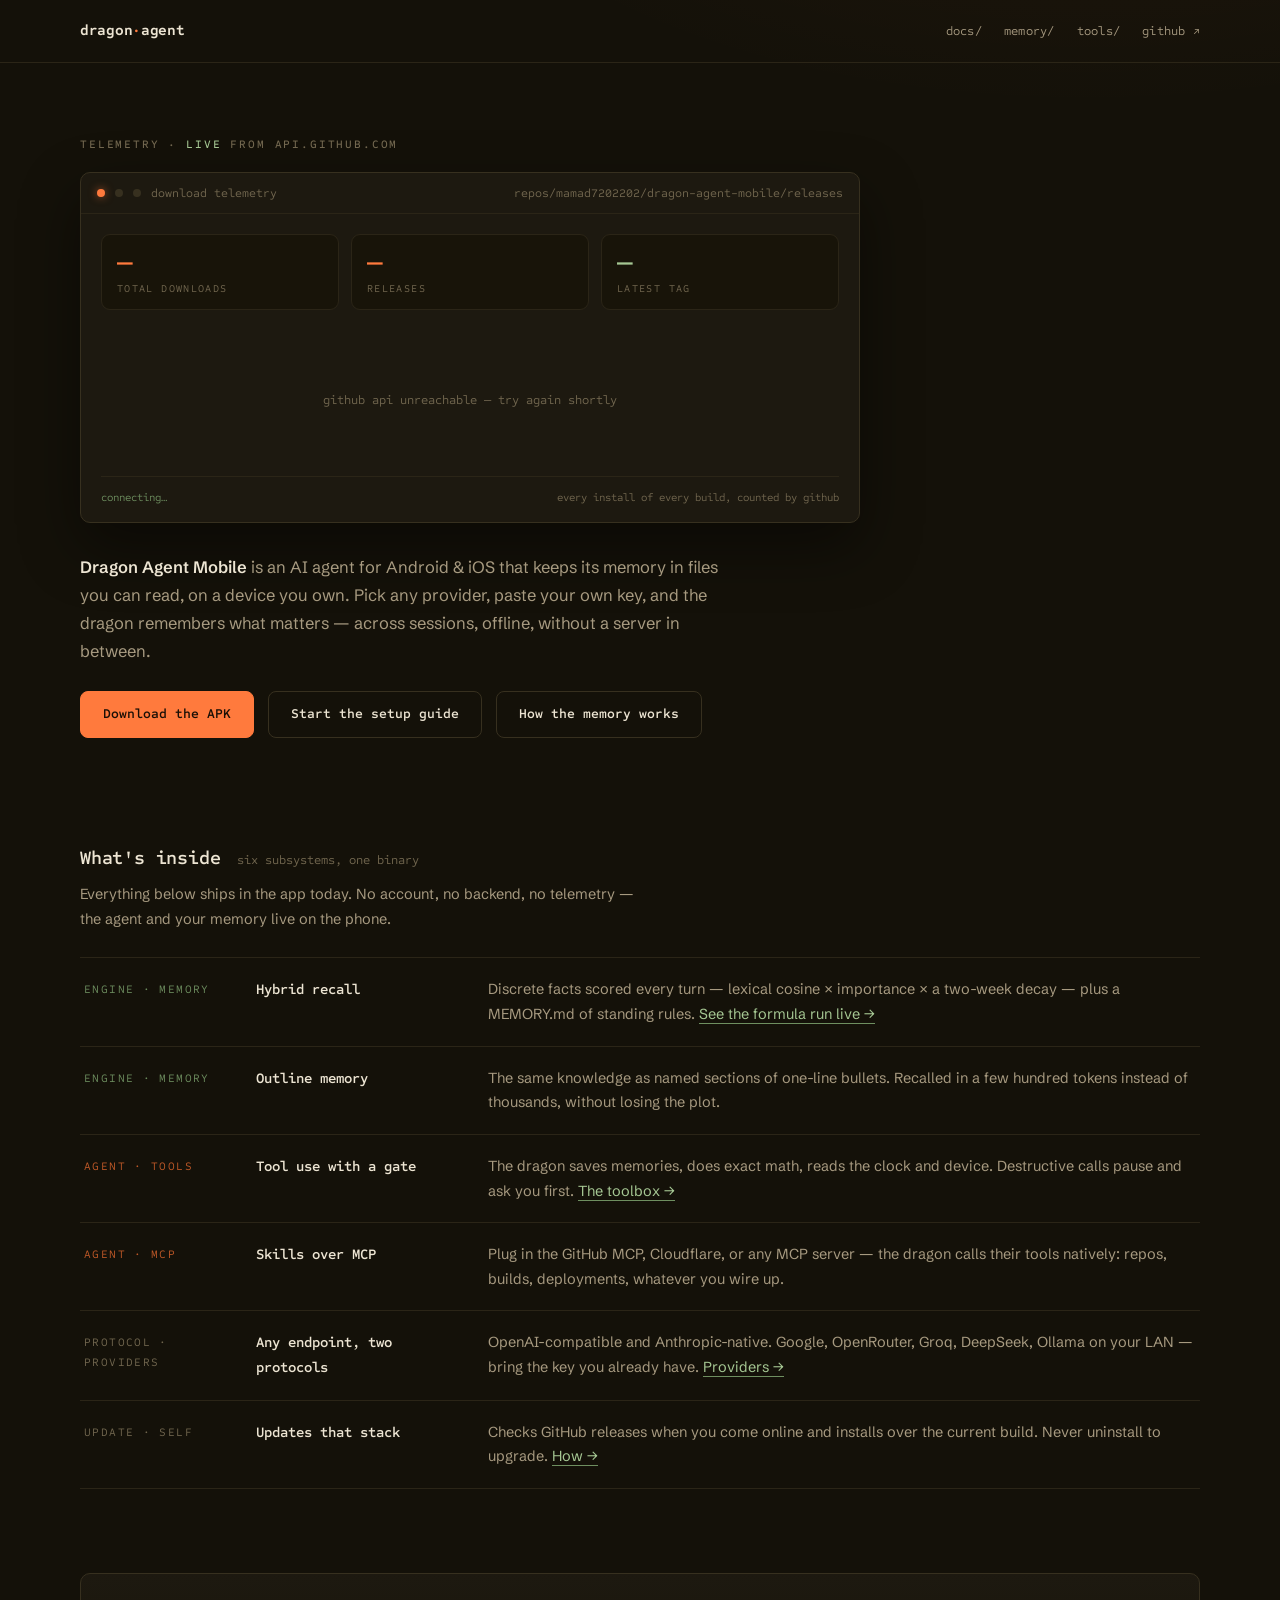
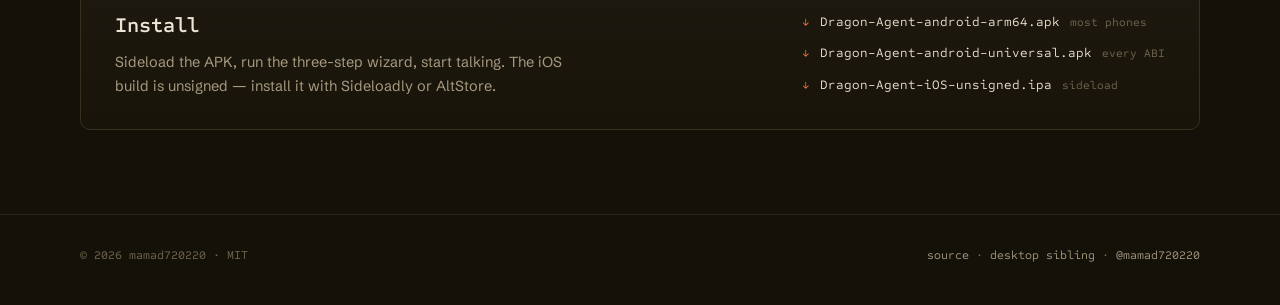
==== commit 40e4296d: "v1.3.0: MCP skills system (GitHub/Cloudflare/any MCP server), floating glass navbar, removed top sha" ====
--- a/docs/index.html
+++ b/docs/index.html
@@ -25,15 +25,37 @@
 </nav>
 
 <header class="hero wrap">
-  <p class="hero-kicker">session <b>0x1F</b> · resumed · memory: hybrid</p>
+  <p class="hero-kicker">telemetry · <b>live</b> from api.github.com</p>
 
   <div class="term">
     <div class="term-bar">
       <span class="dot live"></span><span class="dot"></span><span class="dot"></span>
-      dragon — android, release build
-      <span class="path">~/dragon/sessions/0x1F.json</span>
+      download telemetry
+      <span class="path">repos/mamad7202202/dragon-agent-mobile/releases</span>
     </div>
-    <div class="term-body" aria-live="polite"></div>
+    <div class="tel-body">
+      <div class="tel-stats">
+        <div class="stat">
+          <span class="stat-n" id="t-total">—</span>
+          <span class="stat-l">total downloads</span>
+        </div>
+        <div class="stat">
+          <span class="stat-n" id="t-releases">—</span>
+          <span class="stat-l">releases</span>
+        </div>
+        <div class="stat">
+          <span class="stat-n" id="t-latest">—</span>
+          <span class="stat-l">latest tag</span>
+        </div>
+      </div>
+      <div class="tel-chart" id="t-chart">
+        <div class="tel-empty">fetching api.github.com …</div>
+      </div>
+      <div class="tel-foot">
+        <span id="t-stamp">connecting…</span>
+        <span>every install of every build, counted by github</span>
+      </div>
+    </div>
   </div>
 
   <p class="hero-sub"><strong>Dragon Agent Mobile</strong> is an AI agent for
@@ -75,10 +97,11 @@
     Destructive calls pause and ask you first. <a href="tools.html">The toolbox →</a></p>
   </div>
   <div class="row">
-    <span class="sys ember">agent · reasoning</span>
-    <h3>Deep thinking</h3>
-    <p>Reasoning effort from off to deep, with the thought process readable
-    inline. Web search where the provider supports it natively.</p>
+    <span class="sys ember">agent · mcp</span>
+    <h3>Skills over MCP</h3>
+    <p>Plug in the GitHub MCP, Cloudflare, or any MCP server — the dragon
+    calls their tools natively: repos, builds, deployments, whatever you wire
+    up.</p>
   </div>
   <div class="row">
     <span class="sys">protocol · providers</span>
@@ -116,6 +139,6 @@
   </div>
 </footer>
 
-<script src="app.js"></script>
+<script src="telemetry.js"></script>
 </body>
 </html>
--- a/docs/style.css
+++ b/docs/style.css
@@ -362,6 +362,81 @@
 .pager .next { margin-left: auto; }
 .pager .next::after { content: " →"; color: var(--ember); }
 .pager .prev::before { content: "← "; color: var(--ember); }
+
+/* ---------------- telemetry hero ---------------- */
+
+.tel-body { padding: 20px 20px 14px; }
+.tel-stats {
+  display: grid; grid-template-columns: repeat(3, 1fr);
+  gap: 12px;
+  margin-bottom: 24px;
+}
+.stat {
+  border: 1px solid var(--line-soft);
+  border-radius: 9px;
+  background: var(--ash-900);
+  padding: 13px 15px 11px;
+  display: flex; flex-direction: column; gap: 2px;
+}
+.stat-n {
+  font-family: var(--mono);
+  font-size: clamp(20px, 3vw, 27px);
+  font-weight: 700; letter-spacing: -0.02em;
+  color: var(--ember);
+  line-height: 1.1;
+}
+.stat:last-child .stat-n { color: var(--sage); }
+.stat-l {
+  font-family: var(--mono); font-size: 10.5px;
+  letter-spacing: 0.13em; text-transform: uppercase;
+  color: var(--faint);
+}
+.tel-chart {
+  display: flex; align-items: flex-end; gap: 10px;
+  height: 128px;
+  padding: 4px 2px 0;
+  overflow-x: auto;
+}
+.tbar {
+  flex: 1 0 44px; max-width: 64px;
+  height: 100%;
+  display: flex; flex-direction: column; justify-content: flex-end;
+  gap: 6px; text-align: center;
+}
+.tbar .v {
+  font-family: var(--mono); font-size: 10px; color: var(--dim);
+  min-height: 13px;
+}
+.tbar .bar {
+  display: block; width: 100%; flex: 1;
+  background: transparent; position: relative;
+}
+.tbar .bar i {
+  position: absolute; bottom: 0; left: 0; right: 0;
+  display: block;
+  background: linear-gradient(180deg, var(--ember), var(--ember-dim));
+  border-radius: 4px 4px 0 0;
+  opacity: 0.45;
+  transition: height 0.5s cubic-bezier(0.2, 0.8, 0.2, 1);
+}
+.tbar.latest .bar i { opacity: 1; box-shadow: 0 0 18px rgba(255, 122, 61, 0.35); }
+.tbar.latest .v { color: var(--ember); }
+.tbar .t {
+  font-family: var(--mono); font-size: 10px; color: var(--faint);
+  white-space: nowrap; overflow: hidden; text-overflow: ellipsis;
+}
+.tbar.latest .t { color: var(--bone); }
+.tel-empty {
+  align-self: center; margin: auto;
+  font-family: var(--mono); font-size: 12.5px; color: var(--faint);
+}
+.tel-foot {
+  display: flex; justify-content: space-between; gap: 12px;
+  margin-top: 14px; padding-top: 12px;
+  border-top: 1px solid var(--line-soft);
+  font-family: var(--mono); font-size: 11px; color: var(--faint);
+}
+.tel-foot #t-stamp { color: var(--sage-dim); }
 
 /* ---------------- recall lab ---------------- */
 
